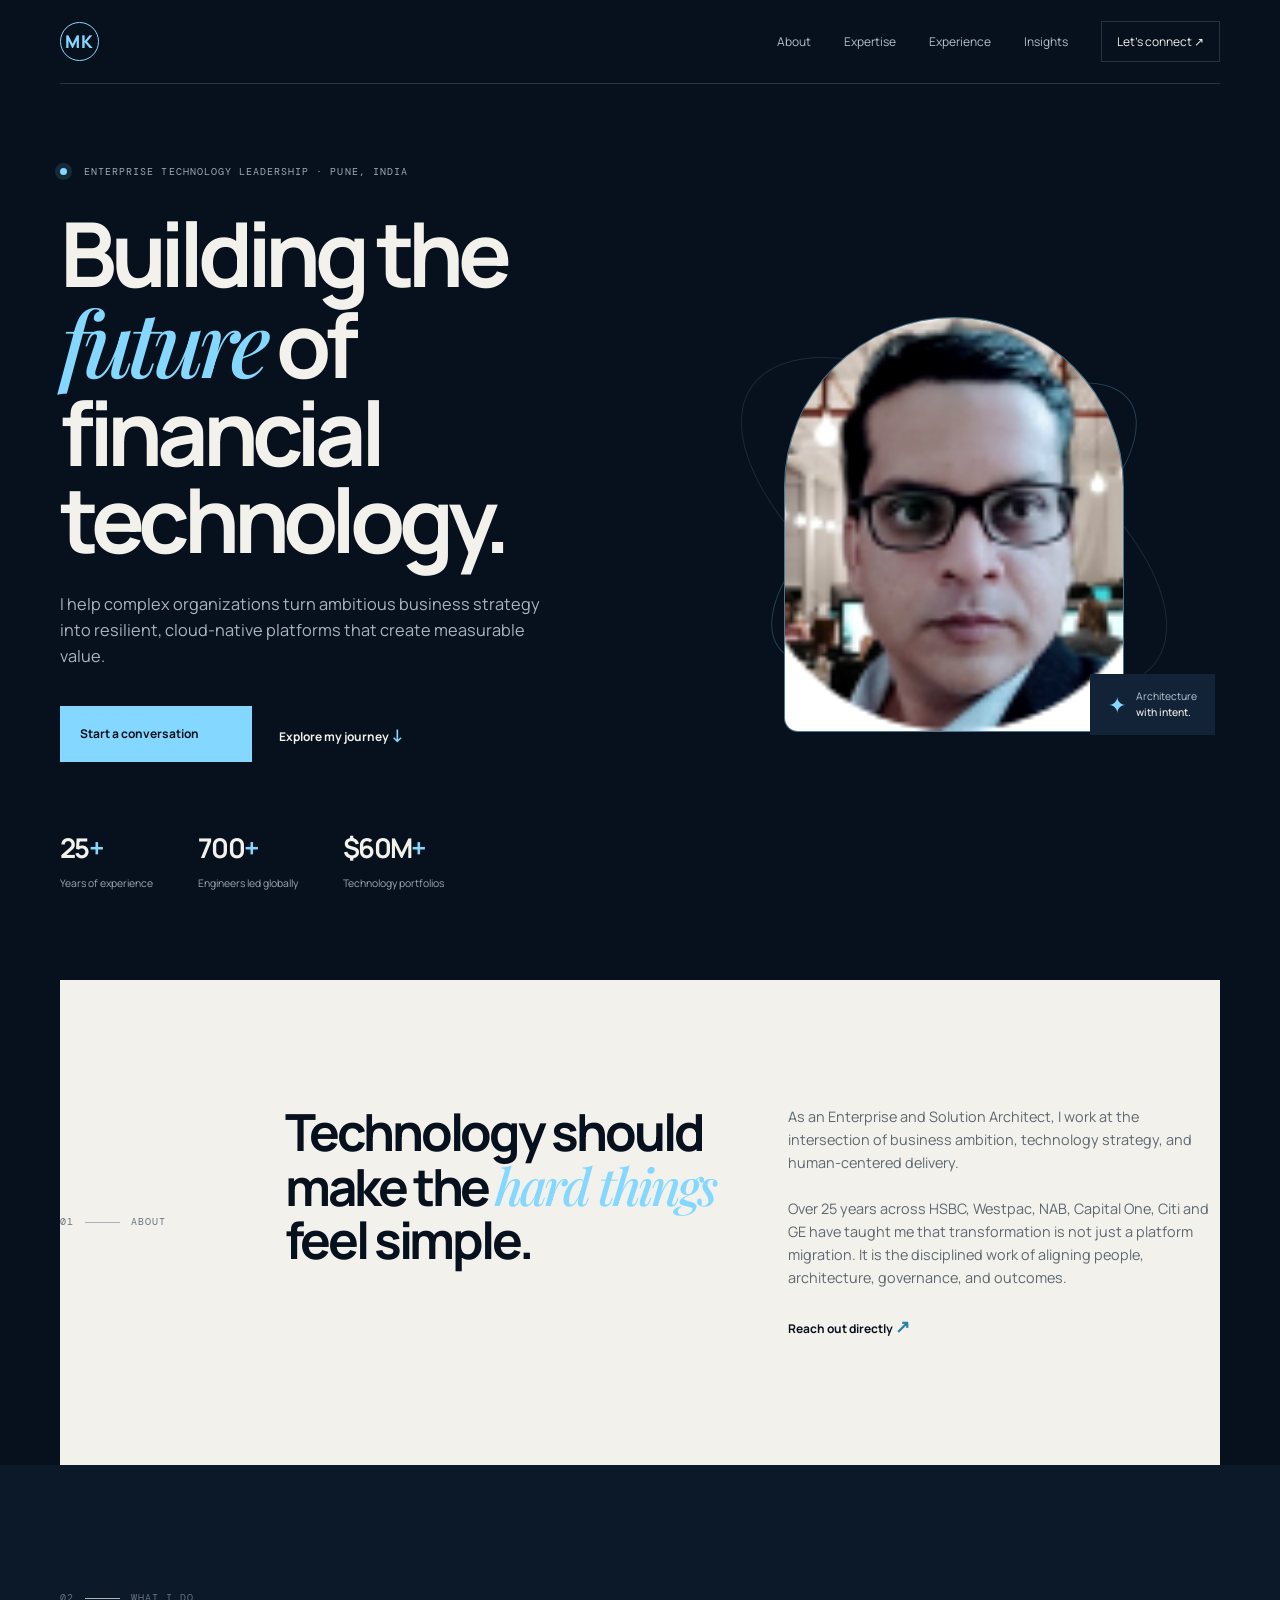
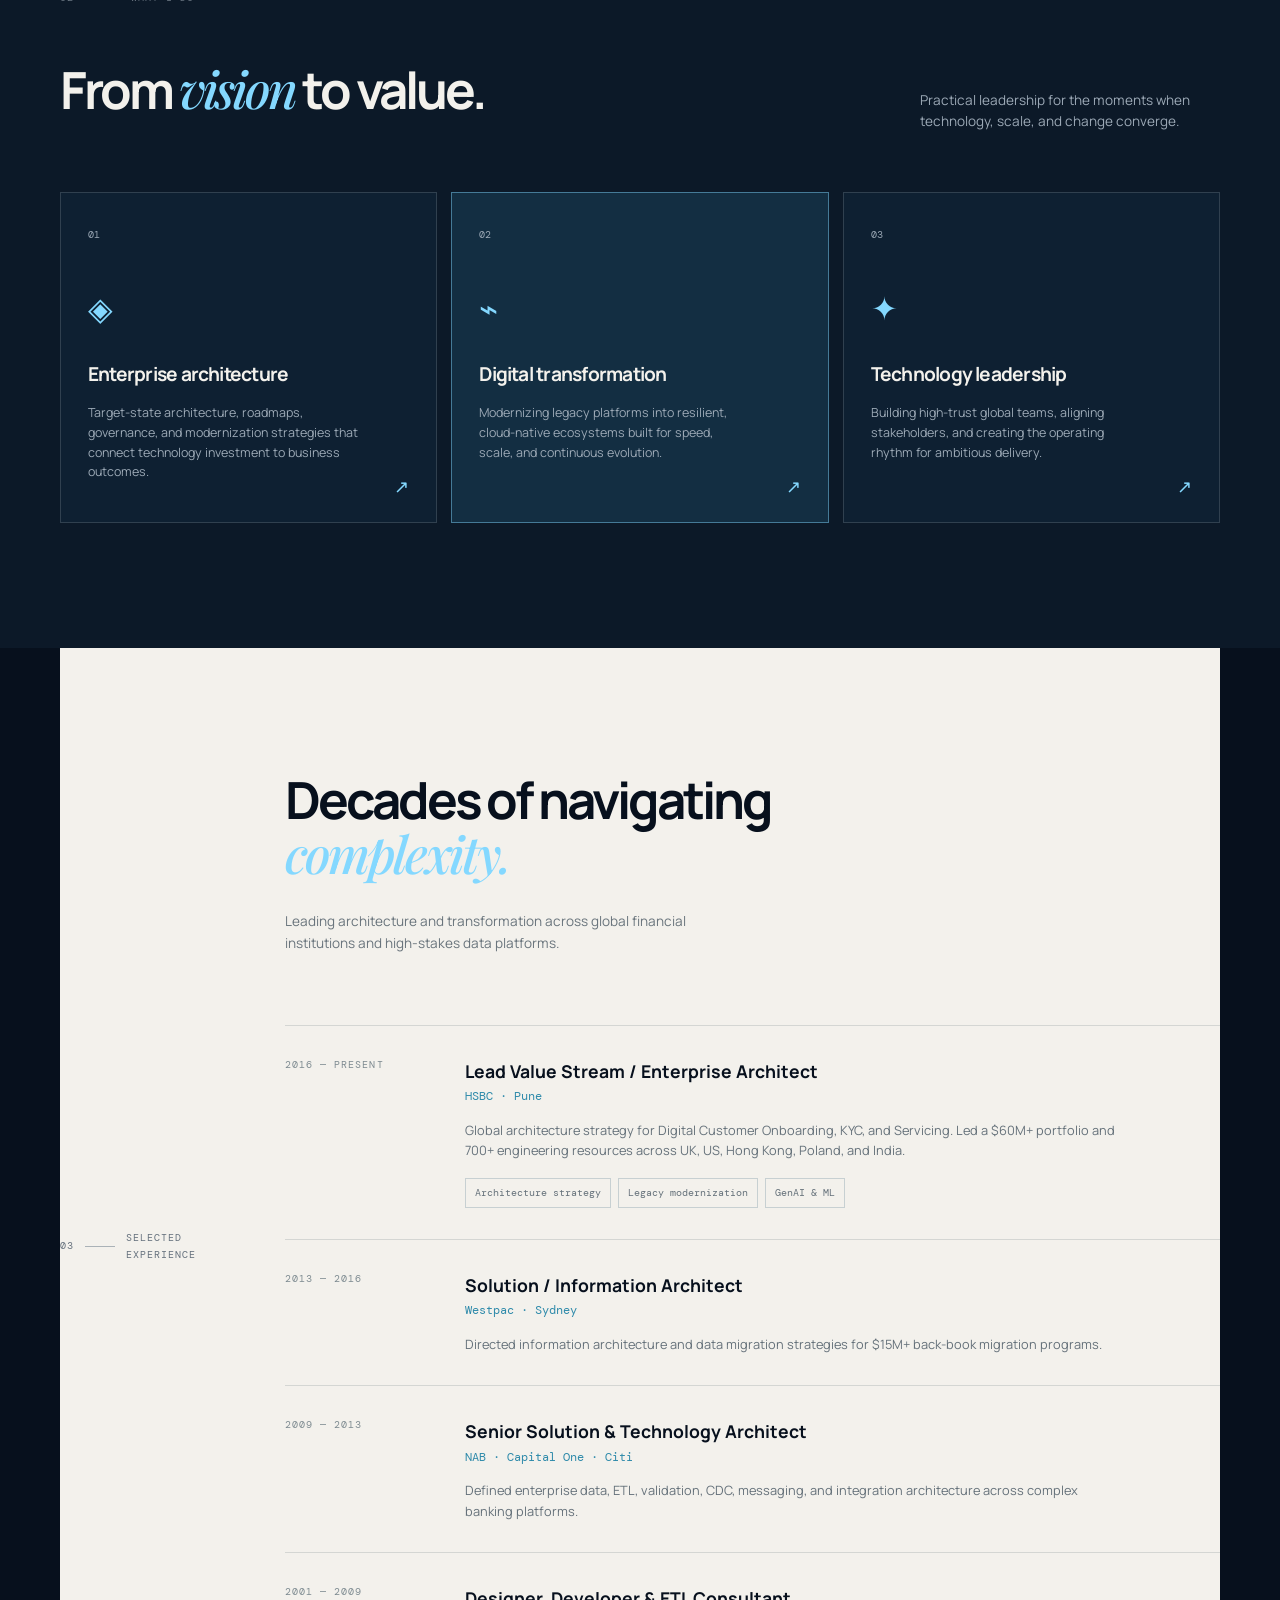
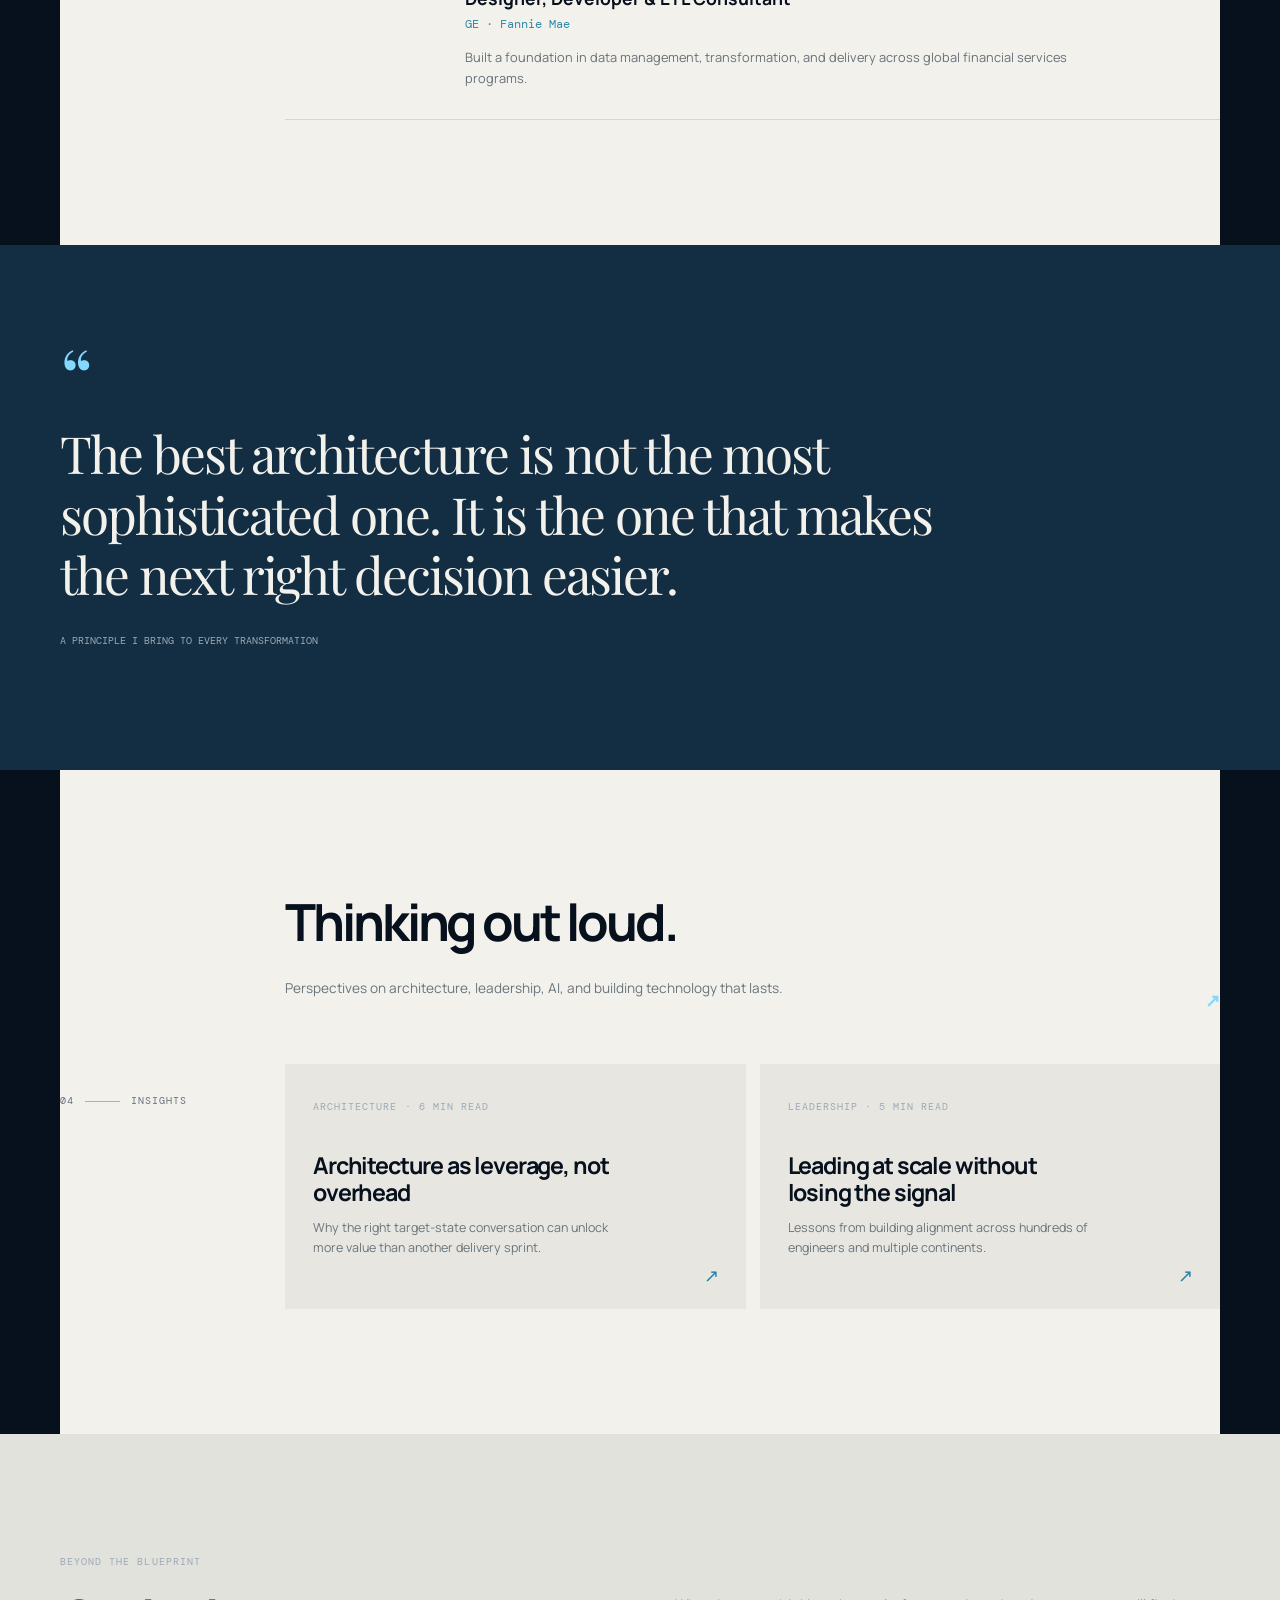
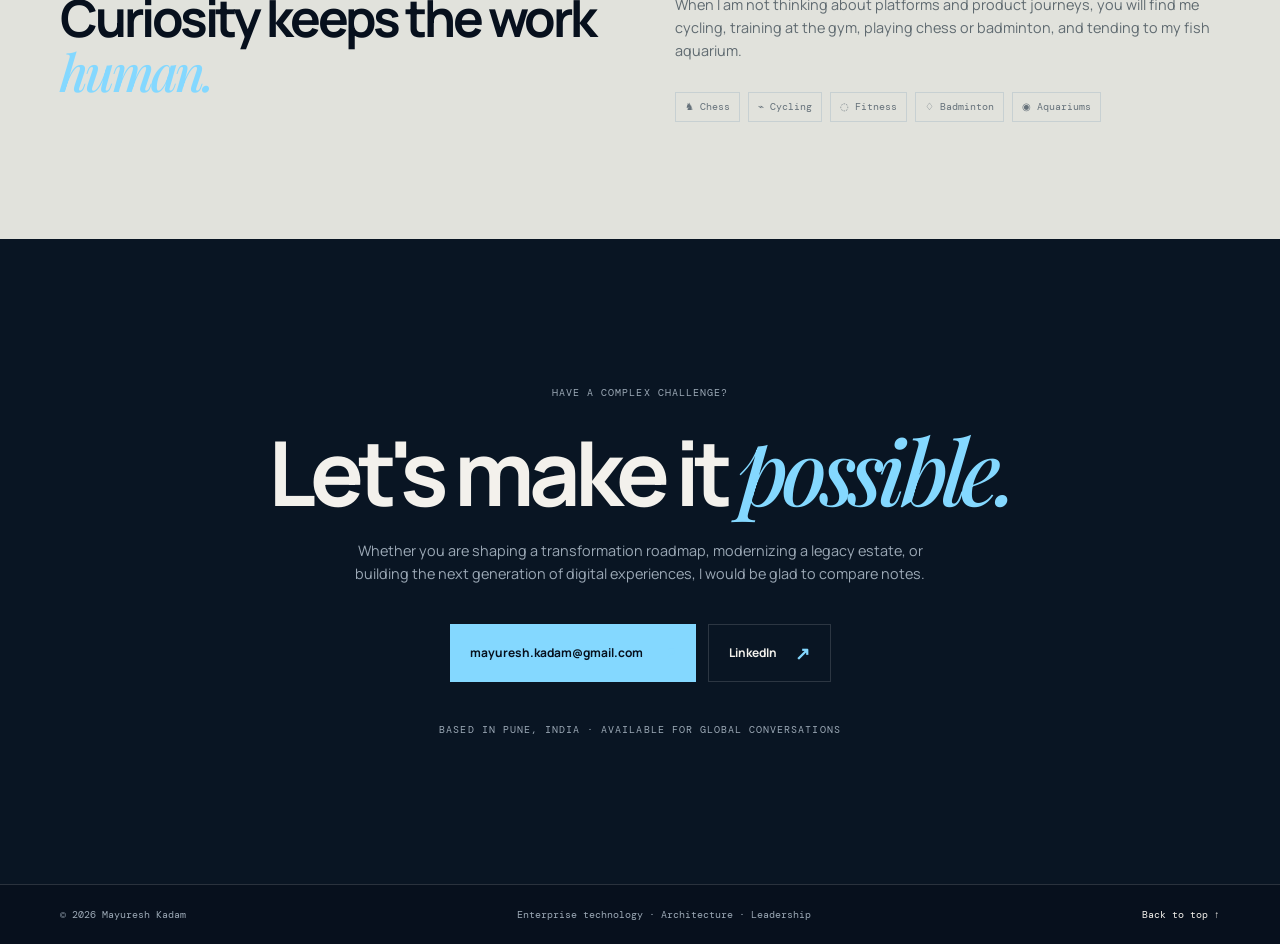
==== index.html @ 10324884 "Create Mayuresh Kadam personal website Co-authored-by: Copilot App <223556219+Copilot@users.noreply." ====
<!doctype html>
<html lang="en">
<head>
  <meta charset="utf-8">
  <meta name="viewport" content="width=device-width, initial-scale=1">
  <meta name="description" content="Mayuresh Kadam — Enterprise Technology Leader, Architect and consultant based in Pune, India.">
  <meta name="theme-color" content="#08111f">
  <title>Mayuresh Kadam | Enterprise Technology Leader</title>
  <link rel="icon" href="assets/mayuresh-kadam.png">
  <link rel="stylesheet" href="styles.css">
</head>
<body>
  <header class="site-header">
    <a class="brand" href="#top" aria-label="Mayuresh Kadam home"><span>MK</span></a>
    <button class="menu-toggle" aria-expanded="false" aria-controls="site-nav">Menu</button>
    <nav id="site-nav" class="site-nav">
      <a href="#about">About</a><a href="#expertise">Expertise</a><a href="#experience">Experience</a>
      <a href="#insights">Insights</a><a href="#contact" class="nav-cta">Let's connect <span>↗</span></a>
    </nav>
  </header>

  <main id="top">
    <section class="hero section-wrap">
      <div class="hero-copy">
        <p class="eyebrow"><span class="pulse"></span> Enterprise technology leadership · Pune, India</p>
        <h1>Building the <em>future</em> of financial technology.</h1>
        <p class="hero-intro">I help complex organizations turn ambitious business strategy into resilient, cloud-native platforms that create measurable value.</p>
        <div class="hero-actions"><a class="button button-primary" href="#contact">Start a conversation <span>↗</span></a><a class="text-link" href="#experience">Explore my journey <span>↓</span></a></div>
        <div class="hero-stats"><div><strong>25<span>+</span></strong><small>Years of experience</small></div><div><strong>700<span>+</span></strong><small>Engineers led globally</small></div><div><strong>$60M<span>+</span></strong><small>Technology portfolios</small></div></div>
      </div>
      <div class="hero-visual">
        <div class="portrait-frame"><div class="portrait-glow"></div><img src="assets/mayuresh-kadam.png" alt="Portrait of Mayuresh Kadam"></div>
        <div class="orbit orbit-one"></div><div class="orbit orbit-two"></div>
        <div class="visual-note"><span class="note-mark">✦</span><span>Architecture<br><b>with intent.</b></span></div>
      </div>
    </section>

    <section id="about" class="section-wrap split-section">
      <div class="section-label"><span>01</span><span class="line"></span><span>About</span></div>
      <div class="section-content about-grid"><div><h2>Technology should make the <em>hard things</em> feel simple.</h2></div><div class="body-copy"><p>As an Enterprise and Solution Architect, I work at the intersection of business ambition, technology strategy, and human-centered delivery.</p><p>Over 25 years across HSBC, Westpac, NAB, Capital One, Citi and GE have taught me that transformation is not just a platform migration. It is the disciplined work of aligning people, architecture, governance, and outcomes.</p><a class="text-link" href="mailto:mayuresh.kadam@gmail.com">Reach out directly <span>↗</span></a></div></div>
    </section>

    <section id="expertise" class="dark-panel">
      <div class="section-wrap"><div class="section-label"><span>02</span><span class="line"></span><span>What I do</span></div><div class="expertise-head"><h2>From <em>vision</em> to value.</h2><p>Practical leadership for the moments when technology, scale, and change converge.</p></div>
        <div class="expertise-grid">
          <article class="expertise-card"><span class="card-number">01</span><div class="icon">◈</div><h3>Enterprise architecture</h3><p>Target-state architecture, roadmaps, governance, and modernization strategies that connect technology investment to business outcomes.</p><span class="card-arrow">↗</span></article>
          <article class="expertise-card featured"><span class="card-number">02</span><div class="icon">⌁</div><h3>Digital transformation</h3><p>Modernizing legacy platforms into resilient, cloud-native ecosystems built for speed, scale, and continuous evolution.</p><span class="card-arrow">↗</span></article>
          <article class="expertise-card"><span class="card-number">03</span><div class="icon">✦</div><h3>Technology leadership</h3><p>Building high-trust global teams, aligning stakeholders, and creating the operating rhythm for ambitious delivery.</p><span class="card-arrow">↗</span></article>
        </div>
      </div>
    </section>

    <section id="experience" class="section-wrap split-section experience-section">
      <div class="section-label"><span>03</span><span class="line"></span><span>Selected experience</span></div>
      <div class="section-content"><div class="experience-intro"><h2>Decades of navigating <em>complexity.</em></h2><p>Leading architecture and transformation across global financial institutions and high-stakes data platforms.</p></div>
        <div class="timeline">
          <article class="timeline-item current"><div class="timeline-date">2016 — Present</div><div><h3>Lead Value Stream / Enterprise Architect</h3><p class="company">HSBC · Pune</p><p>Global architecture strategy for Digital Customer Onboarding, KYC, and Servicing. Led a $60M+ portfolio and 700+ engineering resources across UK, US, Hong Kong, Poland, and India.</p><div class="tags"><span>Architecture strategy</span><span>Legacy modernization</span><span>GenAI & ML</span></div></div></article>
          <article class="timeline-item"><div class="timeline-date">2013 — 2016</div><div><h3>Solution / Information Architect</h3><p class="company">Westpac · Sydney</p><p>Directed information architecture and data migration strategies for $15M+ back-book migration programs.</p></div></article>
          <article class="timeline-item"><div class="timeline-date">2009 — 2013</div><div><h3>Senior Solution & Technology Architect</h3><p class="company">NAB · Capital One · Citi</p><p>Defined enterprise data, ETL, validation, CDC, messaging, and integration architecture across complex banking platforms.</p></div></article>
          <article class="timeline-item"><div class="timeline-date">2001 — 2009</div><div><h3>Designer, Developer & ETL Consultant</h3><p class="company">GE · Fannie Mae</p><p>Built a foundation in data management, transformation, and delivery across global financial services programs.</p></div></article>
        </div>
      </div>
    </section>

    <section class="quote-panel"><div class="section-wrap"><p class="quote-mark">“</p><blockquote>The best architecture is not the most sophisticated one. It is the one that makes the next right decision easier.</blockquote><p class="quote-caption">A principle I bring to every transformation</p></div></section>

    <section id="insights" class="section-wrap split-section insights-section">
      <div class="section-label"><span>04</span><span class="line"></span><span>Insights</span></div>
      <div class="section-content"><div class="insights-head"><div><h2>Thinking out loud.</h2><p>Perspectives on architecture, leadership, AI, and building technology that lasts.</p></div><a class="text-link" href="blog/index.html">View all insights <span>↗</span></a></div>
        <div class="blog-grid"><a class="blog-card" href="blog/architecture-as-leverage.html"><span class="blog-type">Architecture · 6 min read</span><h3>Architecture as leverage, not overhead</h3><p>Why the right target-state conversation can unlock more value than another delivery sprint.</p><span class="card-arrow">↗</span></a><a class="blog-card" href="blog/leading-at-scale.html"><span class="blog-type">Leadership · 5 min read</span><h3>Leading at scale without losing the signal</h3><p>Lessons from building alignment across hundreds of engineers and multiple continents.</p><span class="card-arrow">↗</span></a></div>
      </div>
    </section>

    <section class="life-panel"><div class="section-wrap life-grid"><div><p class="eyebrow">Beyond the blueprint</p><h2>Curiosity keeps the work <em>human.</em></h2></div><div class="life-copy"><p>When I am not thinking about platforms and product journeys, you will find me cycling, training at the gym, playing chess or badminton, and tending to my fish aquarium.</p><div class="interest-list"><span>♞ Chess</span><span>⌁ Cycling</span><span>◌ Fitness</span><span>♢ Badminton</span><span>◉ Aquariums</span></div></div></div></section>

    <section id="contact" class="contact-section"><div class="section-wrap contact-inner"><p class="eyebrow">Have a complex challenge?</p><h2>Let's make it <em>possible.</em></h2><p>Whether you are shaping a transformation roadmap, modernizing a legacy estate, or building the next generation of digital experiences, I would be glad to compare notes.</p><div class="contact-actions"><a class="button button-primary" href="mailto:mayuresh.kadam@gmail.com">mayuresh.kadam@gmail.com <span>↗</span></a><a class="button button-outline" href="https://www.linkedin.com/in/mayureshkadam" target="_blank" rel="noreferrer">LinkedIn <span>↗</span></a></div><p class="location">Based in Pune, India · Available for global conversations</p></div></section>
  </main>
  <footer class="site-footer"><div class="section-wrap footer-inner"><span>© <span id="year"></span> Mayuresh Kadam</span><span>Enterprise technology · Architecture · Leadership</span><a href="#top">Back to top ↑</a></div></footer>
  <script src="script.js"></script>
</body>
</html>
---- styles.css ----
@import url('https://fonts.googleapis.com/css2?family=DM+Mono:wght@400;500&family=Manrope:wght@400;500;600;700;800&family=Playfair+Display:ital,wght@0,500;0,600;1,500;1,600&display=swap');
:root{--ink:#07101d;--paper:#f3f1ec;--muted:#9ca9b6;--blue:#84d8ff;--line:rgba(255,255,255,.14);--serif:'Playfair Display',Georgia,serif;--sans:'Manrope',Arial,sans-serif;--mono:'DM Mono',monospace}
*{box-sizing:border-box}html{scroll-behavior:smooth}body{margin:0;background:var(--ink);color:var(--paper);font-family:var(--sans);line-height:1.6}a{color:inherit;text-decoration:none}.section-wrap{width:min(1160px,calc(100% - 56px));margin:auto}.site-header{height:84px;width:min(1160px,calc(100% - 56px));margin:auto;display:flex;align-items:center;justify-content:space-between;border-bottom:1px solid var(--line)}.brand{font-weight:800;font-size:1.1rem;letter-spacing:.08em}.brand span{display:grid;place-items:center;width:39px;height:39px;border:1px solid var(--blue);border-radius:50%;color:var(--blue)}.site-nav{display:flex;align-items:center;gap:33px;font-size:.75rem;color:#b4c0ca}.site-nav a{transition:color .2s}.site-nav a:hover,.text-link:hover{color:var(--blue)}.nav-cta{border:1px solid var(--line);padding:10px 15px;color:var(--paper)}.menu-toggle{display:none;background:none;border:0;color:var(--paper);font:inherit}.hero{min-height:660px;display:grid;grid-template-columns:1.05fr .95fr;align-items:center;gap:40px;padding:70px 0 85px}.eyebrow,.section-label,.blog-type,.timeline-date,.location{font-family:var(--mono);font-size:.65rem;letter-spacing:.1em;text-transform:uppercase;color:var(--muted)}.pulse{display:inline-block;width:7px;height:7px;border-radius:50%;background:var(--blue);box-shadow:0 0 0 5px rgba(132,216,255,.13);margin-right:10px}.hero h1{font-size:clamp(3.5rem,7vw,6.3rem);line-height:.98;letter-spacing:-.07em;max-width:700px;margin:28px 0}.hero h1 em,h2 em{font-family:var(--serif);font-weight:500;color:var(--blue)}.hero-intro{color:#a9b5c0;font-size:1.02rem;max-width:510px}.hero-actions{display:flex;gap:27px;align-items:center;margin:36px 0 64px}.button{display:inline-flex;align-items:center;gap:18px;padding:14px 20px;font-size:.75rem;font-weight:700;transition:transform .2s,background .2s}.button:hover{transform:translateY(-2px)}.button-primary{background:var(--blue);color:var(--ink)}.button-outline{border:1px solid var(--line)}.text-link{font-size:.75rem;font-weight:700;color:var(--paper)}.text-link span,.button span,.card-arrow{color:var(--blue);font-size:1.1rem}.hero-stats{display:flex;gap:45px}.hero-stats strong{display:block;font-size:1.7rem;letter-spacing:-.06em}.hero-stats strong span{color:var(--blue)}.hero-stats small{font-size:.65rem;color:var(--muted)}.hero-visual{position:relative;min-height:450px;display:grid;place-items:center}.portrait-frame{width:min(340px,70vw);height:415px;position:relative;z-index:2;overflow:hidden;border-radius:170px 170px 14px 14px;background:#1c2d3b;border:1px solid rgba(132,216,255,.45)}.portrait-frame img{width:100%;height:100%;object-fit:cover;object-position:center;filter:saturate(.65) contrast(1.05)}.portrait-glow{position:absolute;inset:10% -30% -20%;background:radial-gradient(circle,rgba(132,216,255,.3),transparent 65%);z-index:-1}.orbit{position:absolute;border:1px solid rgba(132,216,255,.25);border-radius:50%;width:430px;height:170px;transform:rotate(-35deg)}.orbit-two{width:490px;height:230px;transform:rotate(34deg);border-color:rgba(255,255,255,.1)}.visual-note{position:absolute;z-index:3;bottom:14px;right:5px;display:flex;gap:10px;align-items:center;background:#122337;padding:13px 18px;font-size:.65rem;color:#b8c9d6}.note-mark{color:var(--blue);font-size:1.4rem}.visual-note b{color:var(--paper);font-weight:500}.split-section{padding:125px 0;display:grid;grid-template-columns:180px 1fr;gap:45px;background:var(--paper);color:var(--ink)}.section-label{display:flex;gap:11px;align-items:center;color:#65717d}.section-label .line{width:35px;height:1px;background:#aab2b7}.section-content h2,.expertise-head h2,.life-panel h2{font-size:clamp(2.3rem,4vw,4rem);line-height:1.05;letter-spacing:-.06em;margin:0 0 30px}.about-grid{display:grid;grid-template-columns:1fr 1fr;gap:70px}.body-copy{max-width:455px;color:#5c6870;font-size:.9rem}.body-copy p{margin-top:0;margin-bottom:23px}.body-copy .text-link{color:var(--ink)}.body-copy .text-link span{color:#2783aa}.dark-panel{background:#0c1928;padding:125px 0}.dark-panel .section-label{margin-bottom:55px}.expertise-head{display:flex;justify-content:space-between;align-items:end;margin-bottom:45px}.expertise-head p{max-width:300px;color:var(--muted);font-size:.85rem}.expertise-grid{display:grid;grid-template-columns:repeat(3,1fr);gap:14px}.expertise-card{min-height:330px;position:relative;padding:27px;border:1px solid var(--line);background:#0e2032}.expertise-card.featured{background:#132e42;border-color:rgba(132,216,255,.45)}.card-number{font-family:var(--mono);font-size:.65rem;color:var(--muted)}.icon{color:var(--blue);font-size:2rem;margin:38px 0 25px}.expertise-card h3{font-size:1.2rem;margin:0 0 12px;letter-spacing:-.04em}.expertise-card p{color:var(--muted);font-size:.78rem;max-width:270px}.expertise-card .card-arrow{position:absolute;right:27px;bottom:22px}.experience-section{background:var(--paper)}.experience-intro{max-width:650px}.experience-intro p{color:#69747c;max-width:420px;font-size:.85rem}.timeline{margin-top:70px;border-top:1px solid #d4d6d3}.timeline-item{display:grid;grid-template-columns:145px 1fr;gap:35px;padding:31px 0;border-bottom:1px solid #d4d6d3}.timeline-date{color:#7e8b91}.timeline-item h3{font-size:1.1rem;margin:0 0 2px}.company{color:#2e8aaa;font-size:.74rem;margin:0 0 14px;font-family:var(--mono)}.timeline-item p:not(.company):not(.timeline-date){color:#65717a;font-size:.8rem;max-width:650px;margin:0}.tags{display:flex;flex-wrap:wrap;gap:7px;margin-top:17px}.tags span,.interest-list span{font-family:var(--mono);font-size:.62rem;padding:6px 9px;border:1px solid #c7d0d2;color:#65717a}.quote-panel{background:#132e42;padding:110px 0}.quote-mark{font-family:var(--serif);color:var(--blue);font-size:5rem;line-height:.5;margin:0}.quote-panel blockquote{font-family:var(--serif);font-size:clamp(2rem,4vw,3.8rem);line-height:1.18;max-width:900px;margin:28px 0;color:var(--paper);letter-spacing:-.04em}.quote-caption{font-family:var(--mono);font-size:.65rem;color:var(--muted);text-transform:uppercase}.insights-section{background:var(--paper)}.insights-head{display:flex;justify-content:space-between;align-items:end}.insights-head p{color:#68757b;font-size:.85rem}.blog-grid{display:grid;grid-template-columns:1fr 1fr;gap:14px;margin-top:50px}.blog-card{position:relative;min-height:245px;padding:28px;background:#e7e6e1;transition:background .2s,transform .2s}.blog-card:hover{transform:translateY(-3px);background:#dfe8e9}.blog-card h3{font-size:1.45rem;line-height:1.15;max-width:310px;margin:35px 0 12px;letter-spacing:-.05em}.blog-card p{font-size:.78rem;color:#68757b;max-width:320px}.blog-card .card-arrow{position:absolute;right:27px;bottom:20px;color:#2783aa}.life-panel{background:#e1e2dc;color:var(--ink);padding:110px 0}.life-grid{display:grid;grid-template-columns:1fr 1fr;gap:70px}.life-panel h2{margin-top:20px}.life-copy{color:#5f6a70;font-size:.9rem;padding-top:35px}.interest-list{display:flex;flex-wrap:wrap;gap:8px;margin-top:30px}.contact-section{background:#091523;padding:135px 0;text-align:center}.contact-inner{max-width:800px}.contact-section h2{font-size:clamp(3.5rem,7vw,6.5rem);line-height:.95;letter-spacing:-.07em;margin:25px 0}.contact-section>div>p:not(.eyebrow):not(.location){color:var(--muted);font-size:.9rem;max-width:590px;margin:0 auto}.contact-actions{display:flex;justify-content:center;gap:12px;margin:38px 0}.location{margin-top:40px!important}.site-footer{background:#07101d;border-top:1px solid var(--line);padding:23px 0;color:var(--muted);font: .62rem var(--mono)}.footer-inner{display:flex;justify-content:space-between;gap:20px}.footer-inner a{color:var(--paper)}
@media(max-width:760px){.section-wrap,.site-header{width:min(100% - 36px,1160px)}.site-header{height:70px}.menu-toggle{display:block}.site-nav{display:none;position:absolute;z-index:10;top:70px;left:0;right:0;background:#0b1928;padding:20px 18px;flex-direction:column;align-items:flex-start;border-bottom:1px solid var(--line)}.site-nav.open{display:flex}.hero{grid-template-columns:1fr;padding:65px 0 70px}.hero h1{font-size:3.4rem}.hero-visual{min-height:370px;order:-1}.portrait-frame{height:320px;width:250px}.orbit{width:340px;height:140px}.hero-actions{margin-bottom:45px;flex-wrap:wrap}.hero-stats{gap:20px}.hero-stats strong{font-size:1.35rem}.split-section{grid-template-columns:1fr;padding:80px 0;gap:35px}.about-grid,.life-grid{grid-template-columns:1fr;gap:15px}.dark-panel,.quote-panel,.life-panel,.contact-section{padding:80px 0}.expertise-head,.insights-head{display:block}.expertise-head p{margin-top:20px}.expertise-grid,.blog-grid{grid-template-columns:1fr}.expertise-card{min-height:275px}.timeline-item{grid-template-columns:1fr;gap:10px}.contact-section h2{font-size:3.7rem}.contact-actions{flex-direction:column;align-items:stretch}.contact-actions .button{justify-content:center}.footer-inner{flex-direction:column;gap:8px}}
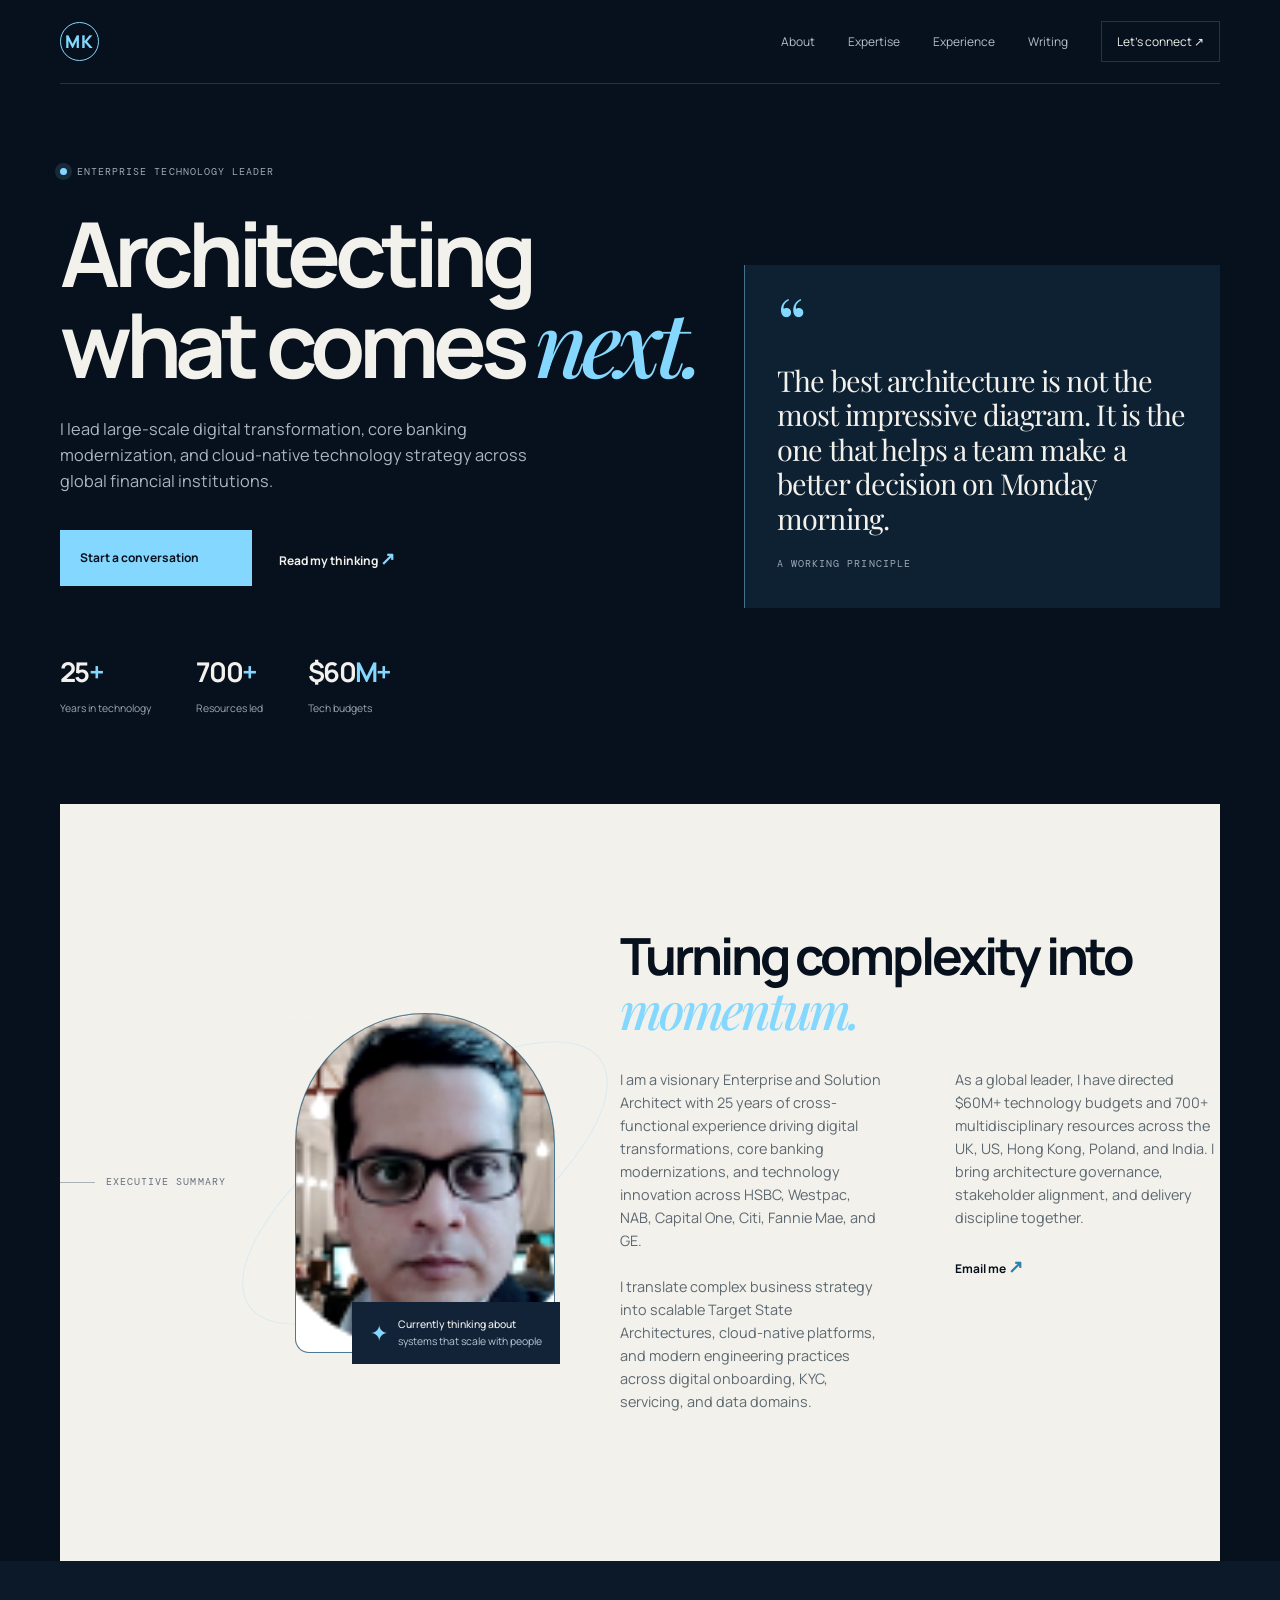
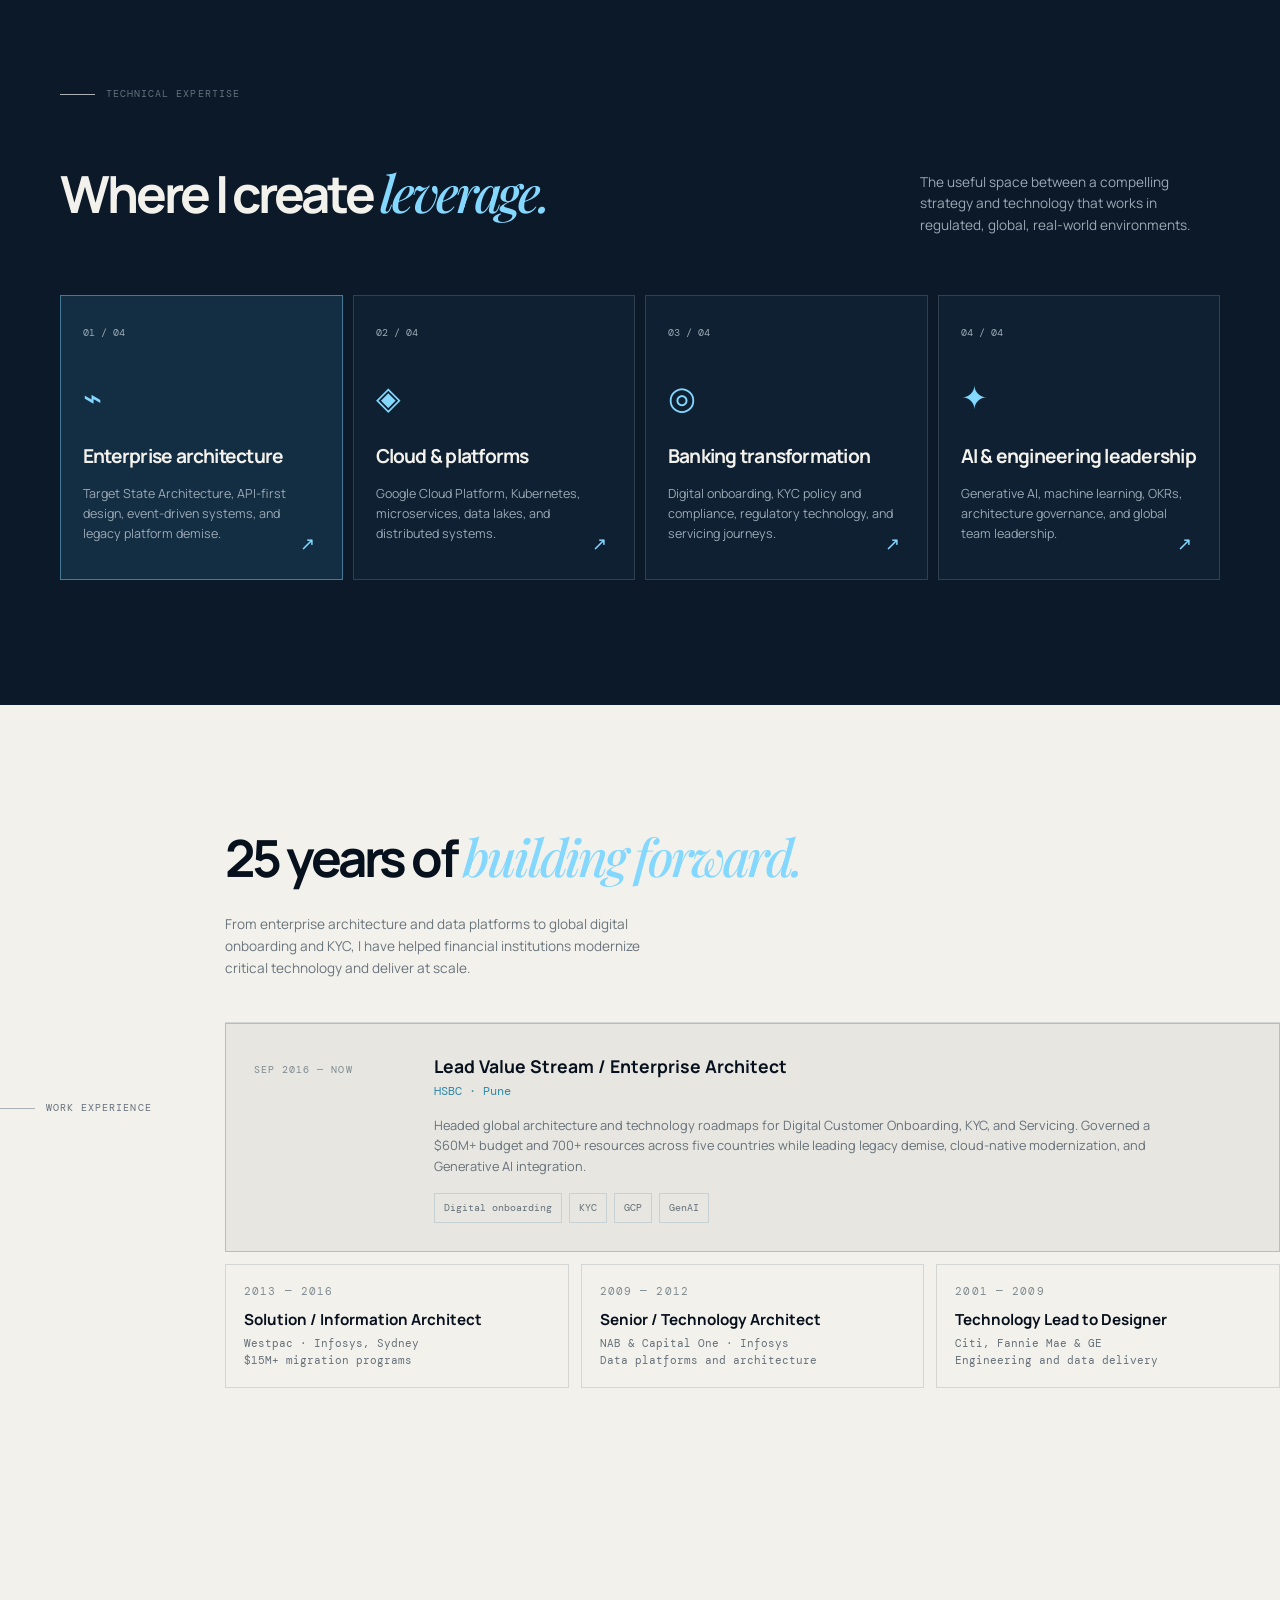
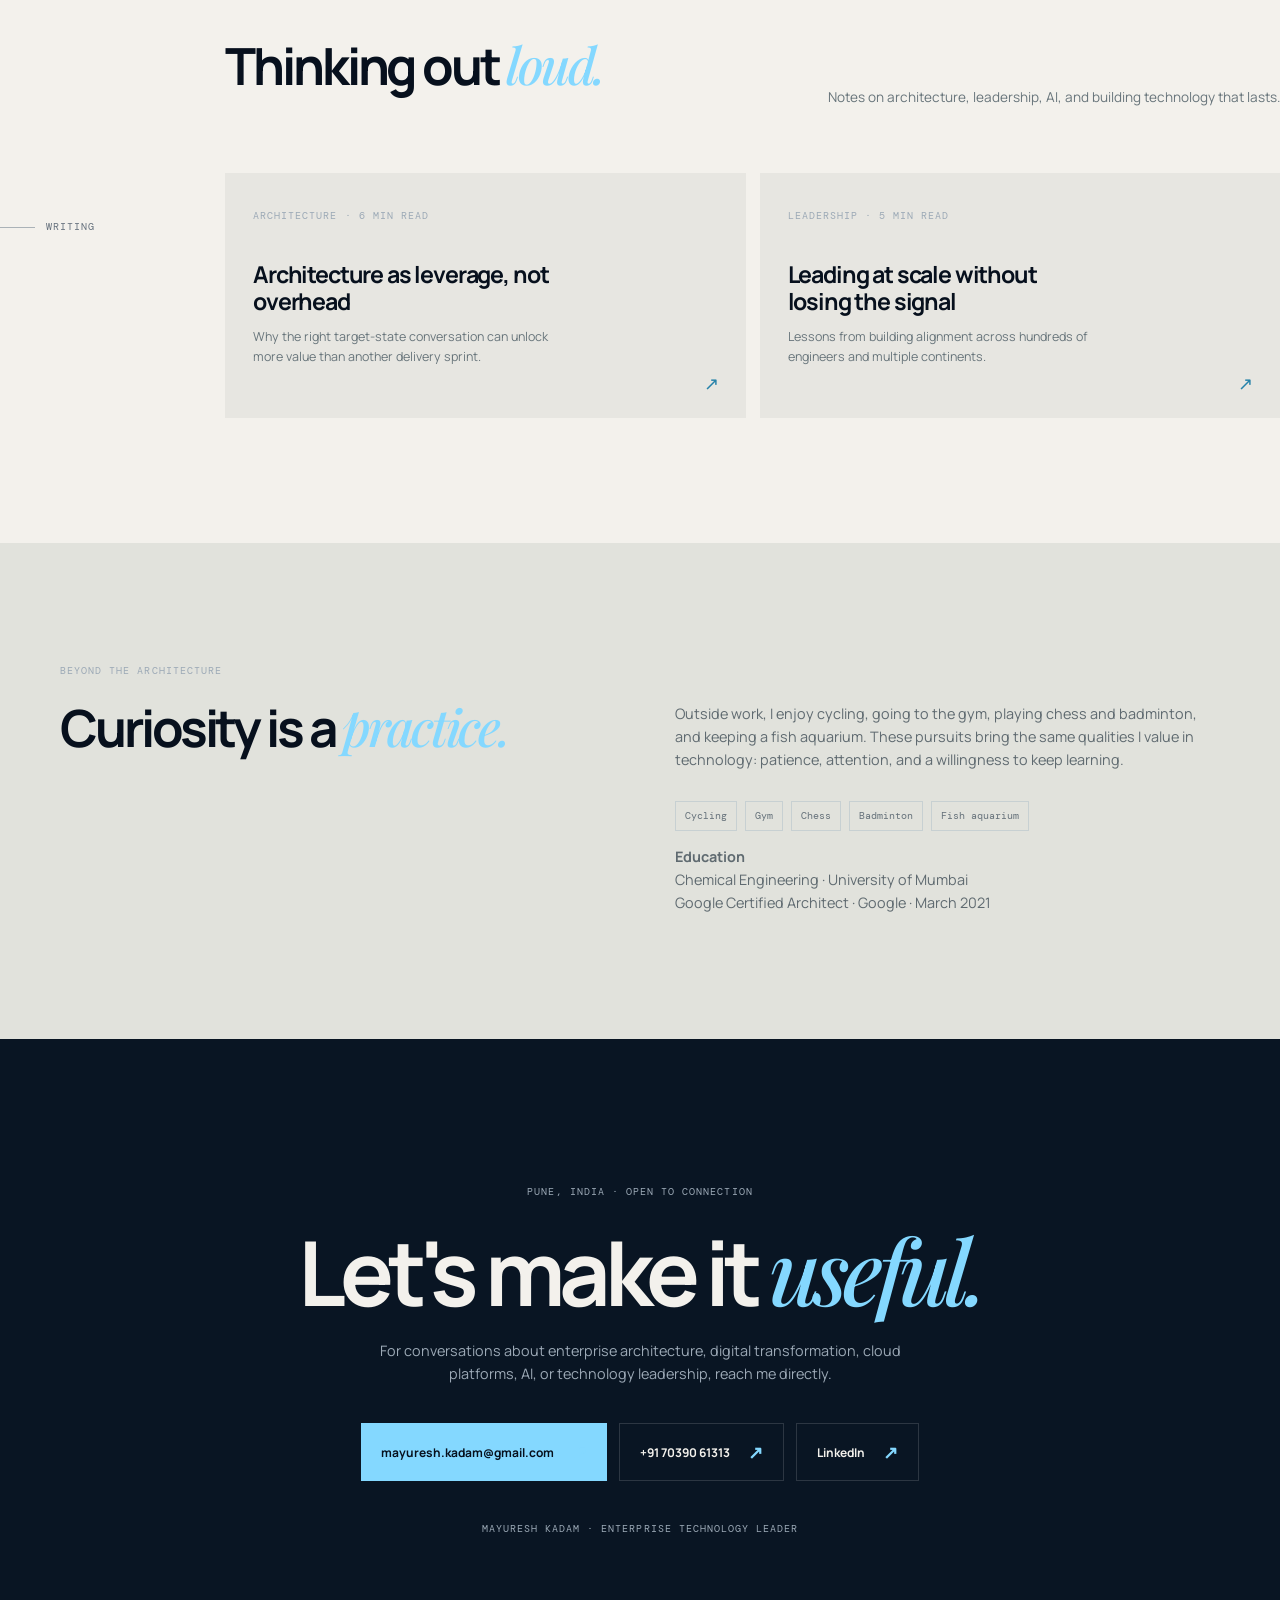
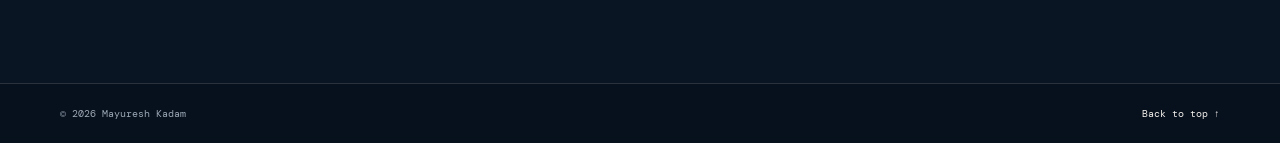
==== commit 2db123da: "Publish personal portfolio website" ====
--- a/index.html
+++ b/index.html
@@ -1,81 +1,155 @@
 <!doctype html>
 <html lang="en">
 <head>
-  <meta charset="utf-8">
-  <meta name="viewport" content="width=device-width, initial-scale=1">
-  <meta name="description" content="Mayuresh Kadam — Enterprise Technology Leader, Architect and consultant based in Pune, India.">
-  <meta name="theme-color" content="#08111f">
-  <title>Mayuresh Kadam | Enterprise Technology Leader</title>
-  <link rel="icon" href="assets/mayuresh-kadam.png">
-  <link rel="stylesheet" href="styles.css">
+	<meta charset="utf-8">
+	<meta name="viewport" content="width=device-width, initial-scale=1">
+	<meta name="description" content="Mayuresh Kadam is an enterprise technology leader and solution architect with 25 years of experience across global financial institutions.">
+	<title>Mayuresh Kadam | Enterprise Technology Leader</title>
+	<link rel="stylesheet" href="styles.css">
+	<style>
+		.hero { grid-template-columns: 1.15fr .85fr; }
+		.hero-principle { align-self: center; padding: 38px 32px; border-left: 1px solid rgba(132,216,255,.45); background: rgba(19,46,66,.58); }
+		.hero-principle .quote-mark { margin: 0; color: var(--blue); font: 4.5rem/0.5 var(--serif); }
+		.hero-principle blockquote { margin: 24px 0 22px; color: var(--paper); font: 1.8rem/1.2 var(--serif); letter-spacing: -.03em; }
+		.hero-principle .quote-caption { margin: 0; color: var(--muted); font: .65rem var(--mono); letter-spacing: .1em; text-transform: uppercase; }
+		.about-layout { display: grid; grid-template-columns: 280px 1fr; gap: 55px; align-items: center; }
+		.about-photo { position: relative; min-height: 390px; display: grid; place-items: center; }
+		.about-photo .portrait-frame { width: min(260px, 70vw); height: 340px; border-radius: 130px 130px 14px 14px; }
+		@media (max-width: 760px) {
+			.hero { grid-template-columns: 1fr; }
+			.hero-principle { margin-top: 20px; padding: 30px 24px; }
+			.hero-principle blockquote { font-size: 1.5rem; }
+			.about-layout { grid-template-columns: 1fr; gap: 35px; }
+			.about-photo { min-height: 350px; order: -1; }
+			.about-photo .portrait-frame { width: 250px; height: 320px; }
+		}
+		.expertise-grid { grid-template-columns: repeat(4, minmax(0, 1fr)); gap: 10px; }
+		.expertise-card { min-height: 250px; padding: 22px; }
+		.expertise-card .icon { margin: 28px 0 18px; }
+		.experience-section .timeline { margin-top: 42px; }
+		.experience-section .timeline-item { padding: 24px 0; }
+		.experience-section .timeline-item:first-child { padding: 28px; border: 1px solid rgba(39,131,170,.35); background: #e7e6e1; }
+		.experience-section .timeline-item:first-child p:not(.company):not(.timeline-date) { max-width: 760px; }
+		.earlier-career { display: grid; grid-template-columns: repeat(3, 1fr); gap: 12px; margin-top: 12px; }
+		.earlier-career article { padding: 18px; border: 1px solid #d4d6d3; }
+		.earlier-career h3 { margin: 8px 0 3px; font-size: .95rem; }
+		.earlier-career p { margin: 0; color: #65717a; font: .7rem/1.5 var(--mono); }
+		.earlier-career .timeline-date { color: #7e8b91; }
+		@media (max-width: 980px) and (min-width: 761px) {
+			.expertise-grid { grid-template-columns: repeat(2, minmax(0, 1fr)); }
+			.earlier-career { grid-template-columns: repeat(2, 1fr); }
+		}
+		@media (max-width: 760px) {
+			.expertise-grid { grid-template-columns: 1fr; }
+			.earlier-career { grid-template-columns: 1fr; }
+		}
+	</style>
 </head>
 <body>
-  <header class="site-header">
-    <a class="brand" href="#top" aria-label="Mayuresh Kadam home"><span>MK</span></a>
-    <button class="menu-toggle" aria-expanded="false" aria-controls="site-nav">Menu</button>
-    <nav id="site-nav" class="site-nav">
-      <a href="#about">About</a><a href="#expertise">Expertise</a><a href="#experience">Experience</a>
-      <a href="#insights">Insights</a><a href="#contact" class="nav-cta">Let's connect <span>↗</span></a>
-    </nav>
-  </header>
+	<header class="site-header">
+		<a class="brand" href="#top" aria-label="Mayuresh Kadam home"><span>MK</span></a>
+		<button class="menu-toggle" aria-expanded="false" aria-controls="site-nav">Menu</button>
+		<nav class="site-nav" id="site-nav">
+			<a href="#about">About</a>
+			<a href="#expertise">Expertise</a>
+			<a href="#experience">Experience</a>
+			<a href="blog/index.html">Writing</a>
+			<a class="nav-cta" href="#contact">Let's connect ↗</a>
+		</nav>
+	</header>
 
-  <main id="top">
-    <section class="hero section-wrap">
-      <div class="hero-copy">
-        <p class="eyebrow"><span class="pulse"></span> Enterprise technology leadership · Pune, India</p>
-        <h1>Building the <em>future</em> of financial technology.</h1>
-        <p class="hero-intro">I help complex organizations turn ambitious business strategy into resilient, cloud-native platforms that create measurable value.</p>
-        <div class="hero-actions"><a class="button button-primary" href="#contact">Start a conversation <span>↗</span></a><a class="text-link" href="#experience">Explore my journey <span>↓</span></a></div>
-        <div class="hero-stats"><div><strong>25<span>+</span></strong><small>Years of experience</small></div><div><strong>700<span>+</span></strong><small>Engineers led globally</small></div><div><strong>$60M<span>+</span></strong><small>Technology portfolios</small></div></div>
-      </div>
-      <div class="hero-visual">
-        <div class="portrait-frame"><div class="portrait-glow"></div><img src="assets/mayuresh-kadam.png" alt="Portrait of Mayuresh Kadam"></div>
-        <div class="orbit orbit-one"></div><div class="orbit orbit-two"></div>
-        <div class="visual-note"><span class="note-mark">✦</span><span>Architecture<br><b>with intent.</b></span></div>
-      </div>
-    </section>
+	<main id="top">
+		<section class="section-wrap hero">
+			<div class="hero-copy">
+				<p class="eyebrow"><span class="pulse"></span>Enterprise technology leader</p>
+				<h1>Architecting what comes <em>next.</em></h1>
+				<p class="hero-intro">I lead large-scale digital transformation, core banking modernization, and cloud-native technology strategy across global financial institutions.</p>
+				<div class="hero-actions">
+					<a class="button button-primary" href="#contact">Start a conversation <span>↗</span></a>
+					<a class="text-link" href="blog/index.html">Read my thinking <span>↗</span></a>
+				</div>
+				<div class="hero-stats" aria-label="Career highlights">
+				<div><strong>25<span>+</span></strong><small>Years in technology</small></div>
+				<div><strong>700<span>+</span></strong><small>Resources led</small></div>
+				<div><strong>$60<span>M+</span></strong><small>Tech budgets</small></div>
+				</div>
+			</div>
+			<aside class="hero-principle" aria-label="Working principle">
+				<p class="quote-mark">“</p>
+				<blockquote>The best architecture is not the most impressive diagram. It is the one that helps a team make a better decision on Monday morning.</blockquote>
+				<p class="quote-caption">A working principle</p>
+			</aside>
+		</section>
 
-    <section id="about" class="section-wrap split-section">
-      <div class="section-label"><span>01</span><span class="line"></span><span>About</span></div>
-      <div class="section-content about-grid"><div><h2>Technology should make the <em>hard things</em> feel simple.</h2></div><div class="body-copy"><p>As an Enterprise and Solution Architect, I work at the intersection of business ambition, technology strategy, and human-centered delivery.</p><p>Over 25 years across HSBC, Westpac, NAB, Capital One, Citi and GE have taught me that transformation is not just a platform migration. It is the disciplined work of aligning people, architecture, governance, and outcomes.</p><a class="text-link" href="mailto:mayuresh.kadam@gmail.com">Reach out directly <span>↗</span></a></div></div>
-    </section>
+		<section class="section-wrap split-section" id="about">
+			<div class="section-label"><span class="line"></span><span>Executive summary</span></div>
+			<div class="section-content">
+				<div class="about-layout">
+					<div class="about-photo">
+						<div class="portrait-glow"></div>
+						<div class="orbit"></div><div class="orbit orbit-two"></div>
+						<div class="portrait-frame"><img src="assets/mayuresh-kadam.png" alt="Portrait of Mayuresh Kadam"></div>
+						<div class="visual-note"><span class="note-mark">✦</span><span><b>Currently thinking about</b><br>systems that scale with people</span></div>
+					</div>
+					<div>
+						<h2>Turning complexity into <em>momentum.</em></h2>
+						<div class="about-grid">
+							<div class="body-copy">
+								<p>I am a visionary Enterprise and Solution Architect with 25 years of cross-functional experience driving digital transformations, core banking modernizations, and technology innovation across HSBC, Westpac, NAB, Capital One, Citi, Fannie Mae, and GE.</p>
+								<p>I translate complex business strategy into scalable Target State Architectures, cloud-native platforms, and modern engineering practices across digital onboarding, KYC, servicing, and data domains.</p>
+							</div>
+							<div class="body-copy">
+								<p>As a global leader, I have directed $60M+ technology budgets and 700+ multidisciplinary resources across the UK, US, Hong Kong, Poland, and India. I bring architecture governance, stakeholder alignment, and delivery discipline together.</p>
+								<a class="text-link" href="mailto:mayuresh.kadam@gmail.com">Email me <span>↗</span></a>
+							</div>
+						</div>
+					</div>
+				</div>
+			</div>
+		</section>
 
-    <section id="expertise" class="dark-panel">
-      <div class="section-wrap"><div class="section-label"><span>02</span><span class="line"></span><span>What I do</span></div><div class="expertise-head"><h2>From <em>vision</em> to value.</h2><p>Practical leadership for the moments when technology, scale, and change converge.</p></div>
-        <div class="expertise-grid">
-          <article class="expertise-card"><span class="card-number">01</span><div class="icon">◈</div><h3>Enterprise architecture</h3><p>Target-state architecture, roadmaps, governance, and modernization strategies that connect technology investment to business outcomes.</p><span class="card-arrow">↗</span></article>
-          <article class="expertise-card featured"><span class="card-number">02</span><div class="icon">⌁</div><h3>Digital transformation</h3><p>Modernizing legacy platforms into resilient, cloud-native ecosystems built for speed, scale, and continuous evolution.</p><span class="card-arrow">↗</span></article>
-          <article class="expertise-card"><span class="card-number">03</span><div class="icon">✦</div><h3>Technology leadership</h3><p>Building high-trust global teams, aligning stakeholders, and creating the operating rhythm for ambitious delivery.</p><span class="card-arrow">↗</span></article>
-        </div>
-      </div>
-    </section>
+		<section class="dark-panel" id="expertise">
+			<div class="section-wrap">
+				<div class="section-label"><span class="line"></span><span>Technical expertise</span></div>
+				<div class="expertise-head">
+					<h2>Where I create <em>leverage.</em></h2>
+					<p>The useful space between a compelling strategy and technology that works in regulated, global, real-world environments.</p>
+				</div>
+				<div class="expertise-grid">
+					<article class="expertise-card featured"><span class="card-number">01 / 04</span><div class="icon">⌁</div><h3>Enterprise architecture</h3><p>Target State Architecture, API-first design, event-driven systems, and legacy platform demise.</p><span class="card-arrow">↗</span></article>
+					<article class="expertise-card"><span class="card-number">02 / 04</span><div class="icon">◈</div><h3>Cloud & platforms</h3><p>Google Cloud Platform, Kubernetes, microservices, data lakes, and distributed systems.</p><span class="card-arrow">↗</span></article>
+					<article class="expertise-card"><span class="card-number">03 / 04</span><div class="icon">◎</div><h3>Banking transformation</h3><p>Digital onboarding, KYC policy and compliance, regulatory technology, and servicing journeys.</p><span class="card-arrow">↗</span></article>
+					<article class="expertise-card"><span class="card-number">04 / 04</span><div class="icon">✦</div><h3>AI & engineering leadership</h3><p>Generative AI, machine learning, OKRs, architecture governance, and global team leadership.</p><span class="card-arrow">↗</span></article>
+				</div>
+			</div>
+		</section>
 
-    <section id="experience" class="section-wrap split-section experience-section">
-      <div class="section-label"><span>03</span><span class="line"></span><span>Selected experience</span></div>
-      <div class="section-content"><div class="experience-intro"><h2>Decades of navigating <em>complexity.</em></h2><p>Leading architecture and transformation across global financial institutions and high-stakes data platforms.</p></div>
-        <div class="timeline">
-          <article class="timeline-item current"><div class="timeline-date">2016 — Present</div><div><h3>Lead Value Stream / Enterprise Architect</h3><p class="company">HSBC · Pune</p><p>Global architecture strategy for Digital Customer Onboarding, KYC, and Servicing. Led a $60M+ portfolio and 700+ engineering resources across UK, US, Hong Kong, Poland, and India.</p><div class="tags"><span>Architecture strategy</span><span>Legacy modernization</span><span>GenAI & ML</span></div></div></article>
-          <article class="timeline-item"><div class="timeline-date">2013 — 2016</div><div><h3>Solution / Information Architect</h3><p class="company">Westpac · Sydney</p><p>Directed information architecture and data migration strategies for $15M+ back-book migration programs.</p></div></article>
-          <article class="timeline-item"><div class="timeline-date">2009 — 2013</div><div><h3>Senior Solution & Technology Architect</h3><p class="company">NAB · Capital One · Citi</p><p>Defined enterprise data, ETL, validation, CDC, messaging, and integration architecture across complex banking platforms.</p></div></article>
-          <article class="timeline-item"><div class="timeline-date">2001 — 2009</div><div><h3>Designer, Developer & ETL Consultant</h3><p class="company">GE · Fannie Mae</p><p>Built a foundation in data management, transformation, and delivery across global financial services programs.</p></div></article>
-        </div>
-      </div>
-    </section>
+		<section class="split-section experience-section" id="experience">
+			<div class="section-label"><span class="line"></span><span>Work experience</span></div>
+			<div class="section-content">
+				<div class="experience-intro"><h2>25 years of <em>building forward.</em></h2><p>From enterprise architecture and data platforms to global digital onboarding and KYC, I have helped financial institutions modernize critical technology and deliver at scale.</p></div>
+				<div class="timeline">
+					<article class="timeline-item"><p class="timeline-date">Sep 2016 — now</p><div><h3>Lead Value Stream / Enterprise Architect</h3><p class="company">HSBC · Pune</p><p>Headed global architecture and technology roadmaps for Digital Customer Onboarding, KYC, and Servicing. Governed a $60M+ budget and 700+ resources across five countries while leading legacy demise, cloud-native modernization, and Generative AI integration.</p><div class="tags"><span>Digital onboarding</span><span>KYC</span><span>GCP</span><span>GenAI</span></div></div></article>
+					<div class="earlier-career" aria-label="Earlier career">
+						<article><p class="timeline-date">2013 — 2016</p><h3>Solution / Information Architect</h3><p>Westpac · Infosys, Sydney<br>$15M+ migration programs</p></article>
+						<article><p class="timeline-date">2009 — 2012</p><h3>Senior / Technology Architect</h3><p>NAB & Capital One · Infosys<br>Data platforms and architecture</p></article>
+						<article><p class="timeline-date">2001 — 2009</p><h3>Technology Lead to Designer</h3><p>Citi, Fannie Mae & GE<br>Engineering and data delivery</p></article>
+					</div>
+				</div>
+			</div>
+		</section>
 
-    <section class="quote-panel"><div class="section-wrap"><p class="quote-mark">“</p><blockquote>The best architecture is not the most sophisticated one. It is the one that makes the next right decision easier.</blockquote><p class="quote-caption">A principle I bring to every transformation</p></div></section>
+		<section class="insights-section split-section" id="writing">
+			<div class="section-label"><span class="line"></span><span>Writing</span></div>
+			<div class="section-content"><div class="insights-head"><h2>Thinking out <em>loud.</em></h2><p>Notes on architecture, leadership, AI, and building technology that lasts.</p></div><div class="blog-grid"><a class="blog-card" href="blog/architecture-as-leverage.html"><span class="blog-type">Architecture · 6 min read</span><h3>Architecture as leverage, not overhead</h3><p>Why the right target-state conversation can unlock more value than another delivery sprint.</p><span class="card-arrow">↗</span></a><a class="blog-card" href="blog/leading-at-scale.html"><span class="blog-type">Leadership · 5 min read</span><h3>Leading at scale without losing the signal</h3><p>Lessons from building alignment across hundreds of engineers and multiple continents.</p><span class="card-arrow">↗</span></a></div></div>
+		</section>
 
-    <section id="insights" class="section-wrap split-section insights-section">
-      <div class="section-label"><span>04</span><span class="line"></span><span>Insights</span></div>
-      <div class="section-content"><div class="insights-head"><div><h2>Thinking out loud.</h2><p>Perspectives on architecture, leadership, AI, and building technology that lasts.</p></div><a class="text-link" href="blog/index.html">View all insights <span>↗</span></a></div>
-        <div class="blog-grid"><a class="blog-card" href="blog/architecture-as-leverage.html"><span class="blog-type">Architecture · 6 min read</span><h3>Architecture as leverage, not overhead</h3><p>Why the right target-state conversation can unlock more value than another delivery sprint.</p><span class="card-arrow">↗</span></a><a class="blog-card" href="blog/leading-at-scale.html"><span class="blog-type">Leadership · 5 min read</span><h3>Leading at scale without losing the signal</h3><p>Lessons from building alignment across hundreds of engineers and multiple continents.</p><span class="card-arrow">↗</span></a></div>
-      </div>
-    </section>
+		<section class="life-panel"><div class="section-wrap life-grid"><div><p class="eyebrow">Beyond the architecture</p><h2>Curiosity is a <em>practice.</em></h2></div><div class="life-copy"><p>Outside work, I enjoy cycling, going to the gym, playing chess and badminton, and keeping a fish aquarium. These pursuits bring the same qualities I value in technology: patience, attention, and a willingness to keep learning.</p><div class="interest-list"><span>Cycling</span><span>Gym</span><span>Chess</span><span>Badminton</span><span>Fish aquarium</span></div><p class="education-note"><strong>Education</strong><br>Chemical Engineering · University of Mumbai<br><span>Google Certified Architect · Google · March 2021</span></p></div></div></section>
 
-    <section class="life-panel"><div class="section-wrap life-grid"><div><p class="eyebrow">Beyond the blueprint</p><h2>Curiosity keeps the work <em>human.</em></h2></div><div class="life-copy"><p>When I am not thinking about platforms and product journeys, you will find me cycling, training at the gym, playing chess or badminton, and tending to my fish aquarium.</p><div class="interest-list"><span>♞ Chess</span><span>⌁ Cycling</span><span>◌ Fitness</span><span>♢ Badminton</span><span>◉ Aquariums</span></div></div></div></section>
+		<section class="contact-section" id="contact"><div class="section-wrap contact-inner"><p class="eyebrow">Pune, India · Open to connection</p><h2>Let's make it <em>useful.</em></h2><p>For conversations about enterprise architecture, digital transformation, cloud platforms, AI, or technology leadership, reach me directly.</p><div class="contact-actions"><a class="button button-primary" href="mailto:mayuresh.kadam@gmail.com">mayuresh.kadam@gmail.com <span>↗</span></a><a class="button button-outline" href="tel:+917039061313">+91 70390 61313 <span>↗</span></a><a class="button button-outline" href="https://www.linkedin.com/in/mayuresh-kadam/" target="_blank" rel="noreferrer">LinkedIn <span>↗</span></a></div><p class="location">Mayuresh Kadam · Enterprise Technology Leader</p></div></section>
+	</main>
 
-    <section id="contact" class="contact-section"><div class="section-wrap contact-inner"><p class="eyebrow">Have a complex challenge?</p><h2>Let's make it <em>possible.</em></h2><p>Whether you are shaping a transformation roadmap, modernizing a legacy estate, or building the next generation of digital experiences, I would be glad to compare notes.</p><div class="contact-actions"><a class="button button-primary" href="mailto:mayuresh.kadam@gmail.com">mayuresh.kadam@gmail.com <span>↗</span></a><a class="button button-outline" href="https://www.linkedin.com/in/mayureshkadam" target="_blank" rel="noreferrer">LinkedIn <span>↗</span></a></div><p class="location">Based in Pune, India · Available for global conversations</p></div></section>
-  </main>
-  <footer class="site-footer"><div class="section-wrap footer-inner"><span>© <span id="year"></span> Mayuresh Kadam</span><span>Enterprise technology · Architecture · Leadership</span><a href="#top">Back to top ↑</a></div></footer>
-  <script src="script.js"></script>
+	<footer class="site-footer"><div class="section-wrap footer-inner"><span>© <span id="year"></span> Mayuresh Kadam</span><a href="#top">Back to top ↑</a></div></footer>
+	<script src="script.js"></script>
 </body>
 </html>
--- a/styles.css
+++ b/styles.css
@@ -1,4 +1,4 @@
 @import url('https://fonts.googleapis.com/css2?family=DM+Mono:wght@400;500&family=Manrope:wght@400;500;600;700;800&family=Playfair+Display:ital,wght@0,500;0,600;1,500;1,600&display=swap');
 :root{--ink:#07101d;--paper:#f3f1ec;--muted:#9ca9b6;--blue:#84d8ff;--line:rgba(255,255,255,.14);--serif:'Playfair Display',Georgia,serif;--sans:'Manrope',Arial,sans-serif;--mono:'DM Mono',monospace}
-*{box-sizing:border-box}html{scroll-behavior:smooth}body{margin:0;background:var(--ink);color:var(--paper);font-family:var(--sans);line-height:1.6}a{color:inherit;text-decoration:none}.section-wrap{width:min(1160px,calc(100% - 56px));margin:auto}.site-header{height:84px;width:min(1160px,calc(100% - 56px));margin:auto;display:flex;align-items:center;justify-content:space-between;border-bottom:1px solid var(--line)}.brand{font-weight:800;font-size:1.1rem;letter-spacing:.08em}.brand span{display:grid;place-items:center;width:39px;height:39px;border:1px solid var(--blue);border-radius:50%;color:var(--blue)}.site-nav{display:flex;align-items:center;gap:33px;font-size:.75rem;color:#b4c0ca}.site-nav a{transition:color .2s}.site-nav a:hover,.text-link:hover{color:var(--blue)}.nav-cta{border:1px solid var(--line);padding:10px 15px;color:var(--paper)}.menu-toggle{display:none;background:none;border:0;color:var(--paper);font:inherit}.hero{min-height:660px;display:grid;grid-template-columns:1.05fr .95fr;align-items:center;gap:40px;padding:70px 0 85px}.eyebrow,.section-label,.blog-type,.timeline-date,.location{font-family:var(--mono);font-size:.65rem;letter-spacing:.1em;text-transform:uppercase;color:var(--muted)}.pulse{display:inline-block;width:7px;height:7px;border-radius:50%;background:var(--blue);box-shadow:0 0 0 5px rgba(132,216,255,.13);margin-right:10px}.hero h1{font-size:clamp(3.5rem,7vw,6.3rem);line-height:.98;letter-spacing:-.07em;max-width:700px;margin:28px 0}.hero h1 em,h2 em{font-family:var(--serif);font-weight:500;color:var(--blue)}.hero-intro{color:#a9b5c0;font-size:1.02rem;max-width:510px}.hero-actions{display:flex;gap:27px;align-items:center;margin:36px 0 64px}.button{display:inline-flex;align-items:center;gap:18px;padding:14px 20px;font-size:.75rem;font-weight:700;transition:transform .2s,background .2s}.button:hover{transform:translateY(-2px)}.button-primary{background:var(--blue);color:var(--ink)}.button-outline{border:1px solid var(--line)}.text-link{font-size:.75rem;font-weight:700;color:var(--paper)}.text-link span,.button span,.card-arrow{color:var(--blue);font-size:1.1rem}.hero-stats{display:flex;gap:45px}.hero-stats strong{display:block;font-size:1.7rem;letter-spacing:-.06em}.hero-stats strong span{color:var(--blue)}.hero-stats small{font-size:.65rem;color:var(--muted)}.hero-visual{position:relative;min-height:450px;display:grid;place-items:center}.portrait-frame{width:min(340px,70vw);height:415px;position:relative;z-index:2;overflow:hidden;border-radius:170px 170px 14px 14px;background:#1c2d3b;border:1px solid rgba(132,216,255,.45)}.portrait-frame img{width:100%;height:100%;object-fit:cover;object-position:center;filter:saturate(.65) contrast(1.05)}.portrait-glow{position:absolute;inset:10% -30% -20%;background:radial-gradient(circle,rgba(132,216,255,.3),transparent 65%);z-index:-1}.orbit{position:absolute;border:1px solid rgba(132,216,255,.25);border-radius:50%;width:430px;height:170px;transform:rotate(-35deg)}.orbit-two{width:490px;height:230px;transform:rotate(34deg);border-color:rgba(255,255,255,.1)}.visual-note{position:absolute;z-index:3;bottom:14px;right:5px;display:flex;gap:10px;align-items:center;background:#122337;padding:13px 18px;font-size:.65rem;color:#b8c9d6}.note-mark{color:var(--blue);font-size:1.4rem}.visual-note b{color:var(--paper);font-weight:500}.split-section{padding:125px 0;display:grid;grid-template-columns:180px 1fr;gap:45px;background:var(--paper);color:var(--ink)}.section-label{display:flex;gap:11px;align-items:center;color:#65717d}.section-label .line{width:35px;height:1px;background:#aab2b7}.section-content h2,.expertise-head h2,.life-panel h2{font-size:clamp(2.3rem,4vw,4rem);line-height:1.05;letter-spacing:-.06em;margin:0 0 30px}.about-grid{display:grid;grid-template-columns:1fr 1fr;gap:70px}.body-copy{max-width:455px;color:#5c6870;font-size:.9rem}.body-copy p{margin-top:0;margin-bottom:23px}.body-copy .text-link{color:var(--ink)}.body-copy .text-link span{color:#2783aa}.dark-panel{background:#0c1928;padding:125px 0}.dark-panel .section-label{margin-bottom:55px}.expertise-head{display:flex;justify-content:space-between;align-items:end;margin-bottom:45px}.expertise-head p{max-width:300px;color:var(--muted);font-size:.85rem}.expertise-grid{display:grid;grid-template-columns:repeat(3,1fr);gap:14px}.expertise-card{min-height:330px;position:relative;padding:27px;border:1px solid var(--line);background:#0e2032}.expertise-card.featured{background:#132e42;border-color:rgba(132,216,255,.45)}.card-number{font-family:var(--mono);font-size:.65rem;color:var(--muted)}.icon{color:var(--blue);font-size:2rem;margin:38px 0 25px}.expertise-card h3{font-size:1.2rem;margin:0 0 12px;letter-spacing:-.04em}.expertise-card p{color:var(--muted);font-size:.78rem;max-width:270px}.expertise-card .card-arrow{position:absolute;right:27px;bottom:22px}.experience-section{background:var(--paper)}.experience-intro{max-width:650px}.experience-intro p{color:#69747c;max-width:420px;font-size:.85rem}.timeline{margin-top:70px;border-top:1px solid #d4d6d3}.timeline-item{display:grid;grid-template-columns:145px 1fr;gap:35px;padding:31px 0;border-bottom:1px solid #d4d6d3}.timeline-date{color:#7e8b91}.timeline-item h3{font-size:1.1rem;margin:0 0 2px}.company{color:#2e8aaa;font-size:.74rem;margin:0 0 14px;font-family:var(--mono)}.timeline-item p:not(.company):not(.timeline-date){color:#65717a;font-size:.8rem;max-width:650px;margin:0}.tags{display:flex;flex-wrap:wrap;gap:7px;margin-top:17px}.tags span,.interest-list span{font-family:var(--mono);font-size:.62rem;padding:6px 9px;border:1px solid #c7d0d2;color:#65717a}.quote-panel{background:#132e42;padding:110px 0}.quote-mark{font-family:var(--serif);color:var(--blue);font-size:5rem;line-height:.5;margin:0}.quote-panel blockquote{font-family:var(--serif);font-size:clamp(2rem,4vw,3.8rem);line-height:1.18;max-width:900px;margin:28px 0;color:var(--paper);letter-spacing:-.04em}.quote-caption{font-family:var(--mono);font-size:.65rem;color:var(--muted);text-transform:uppercase}.insights-section{background:var(--paper)}.insights-head{display:flex;justify-content:space-between;align-items:end}.insights-head p{color:#68757b;font-size:.85rem}.blog-grid{display:grid;grid-template-columns:1fr 1fr;gap:14px;margin-top:50px}.blog-card{position:relative;min-height:245px;padding:28px;background:#e7e6e1;transition:background .2s,transform .2s}.blog-card:hover{transform:translateY(-3px);background:#dfe8e9}.blog-card h3{font-size:1.45rem;line-height:1.15;max-width:310px;margin:35px 0 12px;letter-spacing:-.05em}.blog-card p{font-size:.78rem;color:#68757b;max-width:320px}.blog-card .card-arrow{position:absolute;right:27px;bottom:20px;color:#2783aa}.life-panel{background:#e1e2dc;color:var(--ink);padding:110px 0}.life-grid{display:grid;grid-template-columns:1fr 1fr;gap:70px}.life-panel h2{margin-top:20px}.life-copy{color:#5f6a70;font-size:.9rem;padding-top:35px}.interest-list{display:flex;flex-wrap:wrap;gap:8px;margin-top:30px}.contact-section{background:#091523;padding:135px 0;text-align:center}.contact-inner{max-width:800px}.contact-section h2{font-size:clamp(3.5rem,7vw,6.5rem);line-height:.95;letter-spacing:-.07em;margin:25px 0}.contact-section>div>p:not(.eyebrow):not(.location){color:var(--muted);font-size:.9rem;max-width:590px;margin:0 auto}.contact-actions{display:flex;justify-content:center;gap:12px;margin:38px 0}.location{margin-top:40px!important}.site-footer{background:#07101d;border-top:1px solid var(--line);padding:23px 0;color:var(--muted);font: .62rem var(--mono)}.footer-inner{display:flex;justify-content:space-between;gap:20px}.footer-inner a{color:var(--paper)}
+*{box-sizing:border-box}html{scroll-behavior:smooth}body{margin:0;overflow-x:hidden;background:var(--ink);color:var(--paper);font-family:var(--sans);line-height:1.6}a{color:inherit;text-decoration:none}.section-wrap{width:min(1160px,calc(100% - 56px));margin:auto}.site-header{height:84px;width:min(1160px,calc(100% - 56px));margin:auto;display:flex;align-items:center;justify-content:space-between;border-bottom:1px solid var(--line)}.brand{font-weight:800;font-size:1.1rem;letter-spacing:.08em}.brand span{display:grid;place-items:center;width:39px;height:39px;border:1px solid var(--blue);border-radius:50%;color:var(--blue)}.site-nav{display:flex;align-items:center;gap:33px;font-size:.75rem;color:#b4c0ca}.site-nav a{transition:color .2s}.site-nav a:hover,.text-link:hover{color:var(--blue)}.nav-cta{border:1px solid var(--line);padding:10px 15px;color:var(--paper)}.menu-toggle{display:none;background:none;border:0;color:var(--paper);font:inherit}.hero{min-height:660px;display:grid;grid-template-columns:1.05fr .95fr;align-items:center;gap:40px;padding:70px 0 85px}.eyebrow,.section-label,.blog-type,.timeline-date,.location{font-family:var(--mono);font-size:.65rem;letter-spacing:.1em;text-transform:uppercase;color:var(--muted)}.pulse{display:inline-block;width:7px;height:7px;border-radius:50%;background:var(--blue);box-shadow:0 0 0 5px rgba(132,216,255,.13);margin-right:10px}.hero h1{font-size:clamp(3.5rem,7vw,6.3rem);line-height:.98;letter-spacing:-.07em;max-width:700px;margin:28px 0}.hero h1 em,h2 em{font-family:var(--serif);font-weight:500;color:var(--blue)}.hero-intro{color:#a9b5c0;font-size:1.02rem;max-width:510px}.hero-actions{display:flex;gap:27px;align-items:center;margin:36px 0 64px}.button{display:inline-flex;align-items:center;gap:18px;padding:14px 20px;font-size:.75rem;font-weight:700;transition:transform .2s,background .2s}.button:hover{transform:translateY(-2px)}.button-primary{background:var(--blue);color:var(--ink)}.button-outline{border:1px solid var(--line)}.text-link{font-size:.75rem;font-weight:700;color:var(--paper)}.text-link span,.button span,.card-arrow{color:var(--blue);font-size:1.1rem}.hero-stats{display:flex;gap:45px}.hero-stats strong{display:block;font-size:1.7rem;letter-spacing:-.06em}.hero-stats strong span{color:var(--blue)}.hero-stats small{font-size:.65rem;color:var(--muted)}.hero-visual{position:relative;min-height:450px;display:grid;place-items:center}.portrait-frame{width:min(340px,70vw);height:415px;position:relative;z-index:2;overflow:hidden;border-radius:170px 170px 14px 14px;background:#1c2d3b;border:1px solid rgba(132,216,255,.45)}.portrait-frame img{width:100%;height:100%;object-fit:cover;object-position:center;filter:saturate(.65) contrast(1.05)}.portrait-glow{position:absolute;inset:10% -30% -20%;background:radial-gradient(circle,rgba(132,216,255,.3),transparent 65%);z-index:-1}.orbit{position:absolute;border:1px solid rgba(132,216,255,.25);border-radius:50%;width:430px;height:170px;transform:rotate(-35deg)}.orbit-two{width:490px;height:230px;transform:rotate(34deg);border-color:rgba(255,255,255,.1)}.visual-note{position:absolute;z-index:3;bottom:14px;right:5px;display:flex;gap:10px;align-items:center;background:#122337;padding:13px 18px;font-size:.65rem;color:#b8c9d6}.note-mark{color:var(--blue);font-size:1.4rem}.visual-note b{color:var(--paper);font-weight:500}.split-section{padding:125px 0;display:grid;grid-template-columns:180px 1fr;gap:45px;background:var(--paper);color:var(--ink)}.section-label{display:flex;gap:11px;align-items:center;color:#65717d}.section-label .line{width:35px;height:1px;background:#aab2b7}.section-content h2,.expertise-head h2,.life-panel h2{font-size:clamp(2.3rem,4vw,4rem);line-height:1.05;letter-spacing:-.06em;margin:0 0 30px}.about-grid{display:grid;grid-template-columns:1fr 1fr;gap:70px}.body-copy{max-width:455px;color:#5c6870;font-size:.9rem}.body-copy p{margin-top:0;margin-bottom:23px}.body-copy .text-link{color:var(--ink)}.body-copy .text-link span{color:#2783aa}.dark-panel{background:#0c1928;padding:125px 0}.dark-panel .section-label{margin-bottom:55px}.expertise-head{display:flex;justify-content:space-between;align-items:end;margin-bottom:45px}.expertise-head p{max-width:300px;color:var(--muted);font-size:.85rem}.expertise-grid{display:grid;grid-template-columns:repeat(3,1fr);gap:14px}.expertise-card{min-height:330px;position:relative;padding:27px;border:1px solid var(--line);background:#0e2032}.expertise-card.featured{background:#132e42;border-color:rgba(132,216,255,.45)}.card-number{font-family:var(--mono);font-size:.65rem;color:var(--muted)}.icon{color:var(--blue);font-size:2rem;margin:38px 0 25px}.expertise-card h3{font-size:1.2rem;margin:0 0 12px;letter-spacing:-.04em}.expertise-card p{color:var(--muted);font-size:.78rem;max-width:270px}.expertise-card .card-arrow{position:absolute;right:27px;bottom:22px}.experience-section{background:var(--paper)}.experience-intro{max-width:650px}.experience-intro p{color:#69747c;max-width:420px;font-size:.85rem}.timeline{margin-top:70px;border-top:1px solid #d4d6d3}.timeline-item{display:grid;grid-template-columns:145px 1fr;gap:35px;padding:31px 0;border-bottom:1px solid #d4d6d3}.timeline-date{color:#7e8b91}.timeline-item h3{font-size:1.1rem;margin:0 0 2px}.company{color:#2e8aaa;font-size:.74rem;margin:0 0 14px;font-family:var(--mono)}.timeline-item p:not(.company):not(.timeline-date){color:#65717a;font-size:.8rem;max-width:650px;margin:0}.tags{display:flex;flex-wrap:wrap;gap:7px;margin-top:17px}.tags span,.interest-list span{font-family:var(--mono);font-size:.62rem;padding:6px 9px;border:1px solid #c7d0d2;color:#65717a}.quote-panel{background:#132e42;padding:110px 0}.quote-mark{font-family:var(--serif);color:var(--blue);font-size:5rem;line-height:.5;margin:0}.quote-panel blockquote{font-family:var(--serif);font-size:clamp(2rem,4vw,3.8rem);line-height:1.18;max-width:900px;margin:28px 0;color:var(--paper);letter-spacing:-.04em}.quote-caption{font-family:var(--mono);font-size:.65rem;color:var(--muted);text-transform:uppercase}.insights-section{background:var(--paper)}.insights-head{display:flex;justify-content:space-between;align-items:end}.insights-head p{color:#68757b;font-size:.85rem}.blog-grid{display:grid;grid-template-columns:1fr 1fr;gap:14px;margin-top:50px}.blog-card{position:relative;min-height:245px;padding:28px;background:#e7e6e1;transition:background .2s,transform .2s}.blog-card:hover{transform:translateY(-3px);background:#dfe8e9}.blog-card h3{font-size:1.45rem;line-height:1.15;max-width:310px;margin:35px 0 12px;letter-spacing:-.05em}.blog-card p{font-size:.78rem;color:#68757b;max-width:320px}.blog-card .card-arrow{position:absolute;right:27px;bottom:20px;color:#2783aa}.life-panel{background:#e1e2dc;color:var(--ink);padding:110px 0}.life-grid{display:grid;grid-template-columns:1fr 1fr;gap:70px}.life-panel h2{margin-top:20px}.life-copy{color:#5f6a70;font-size:.9rem;padding-top:35px}.interest-list{display:flex;flex-wrap:wrap;gap:8px;margin-top:30px}.contact-section{background:#091523;padding:135px 0;text-align:center}.contact-inner{max-width:800px}.contact-section h2{font-size:clamp(3.5rem,7vw,6.5rem);line-height:.95;letter-spacing:-.07em;margin:25px 0}.contact-section>div>p:not(.eyebrow):not(.location){color:var(--muted);font-size:.9rem;max-width:590px;margin:0 auto}.contact-actions{display:flex;justify-content:center;gap:12px;margin:38px 0}.location{margin-top:40px!important}.site-footer{background:#07101d;border-top:1px solid var(--line);padding:23px 0;color:var(--muted);font: .62rem var(--mono)}.footer-inner{display:flex;justify-content:space-between;gap:20px}.footer-inner a{color:var(--paper)}
 @media(max-width:760px){.section-wrap,.site-header{width:min(100% - 36px,1160px)}.site-header{height:70px}.menu-toggle{display:block}.site-nav{display:none;position:absolute;z-index:10;top:70px;left:0;right:0;background:#0b1928;padding:20px 18px;flex-direction:column;align-items:flex-start;border-bottom:1px solid var(--line)}.site-nav.open{display:flex}.hero{grid-template-columns:1fr;padding:65px 0 70px}.hero h1{font-size:3.4rem}.hero-visual{min-height:370px;order:-1}.portrait-frame{height:320px;width:250px}.orbit{width:340px;height:140px}.hero-actions{margin-bottom:45px;flex-wrap:wrap}.hero-stats{gap:20px}.hero-stats strong{font-size:1.35rem}.split-section{grid-template-columns:1fr;padding:80px 0;gap:35px}.about-grid,.life-grid{grid-template-columns:1fr;gap:15px}.dark-panel,.quote-panel,.life-panel,.contact-section{padding:80px 0}.expertise-head,.insights-head{display:block}.expertise-head p{margin-top:20px}.expertise-grid,.blog-grid{grid-template-columns:1fr}.expertise-card{min-height:275px}.timeline-item{grid-template-columns:1fr;gap:10px}.contact-section h2{font-size:3.7rem}.contact-actions{flex-direction:column;align-items:stretch}.contact-actions .button{justify-content:center}.footer-inner{flex-direction:column;gap:8px}}
